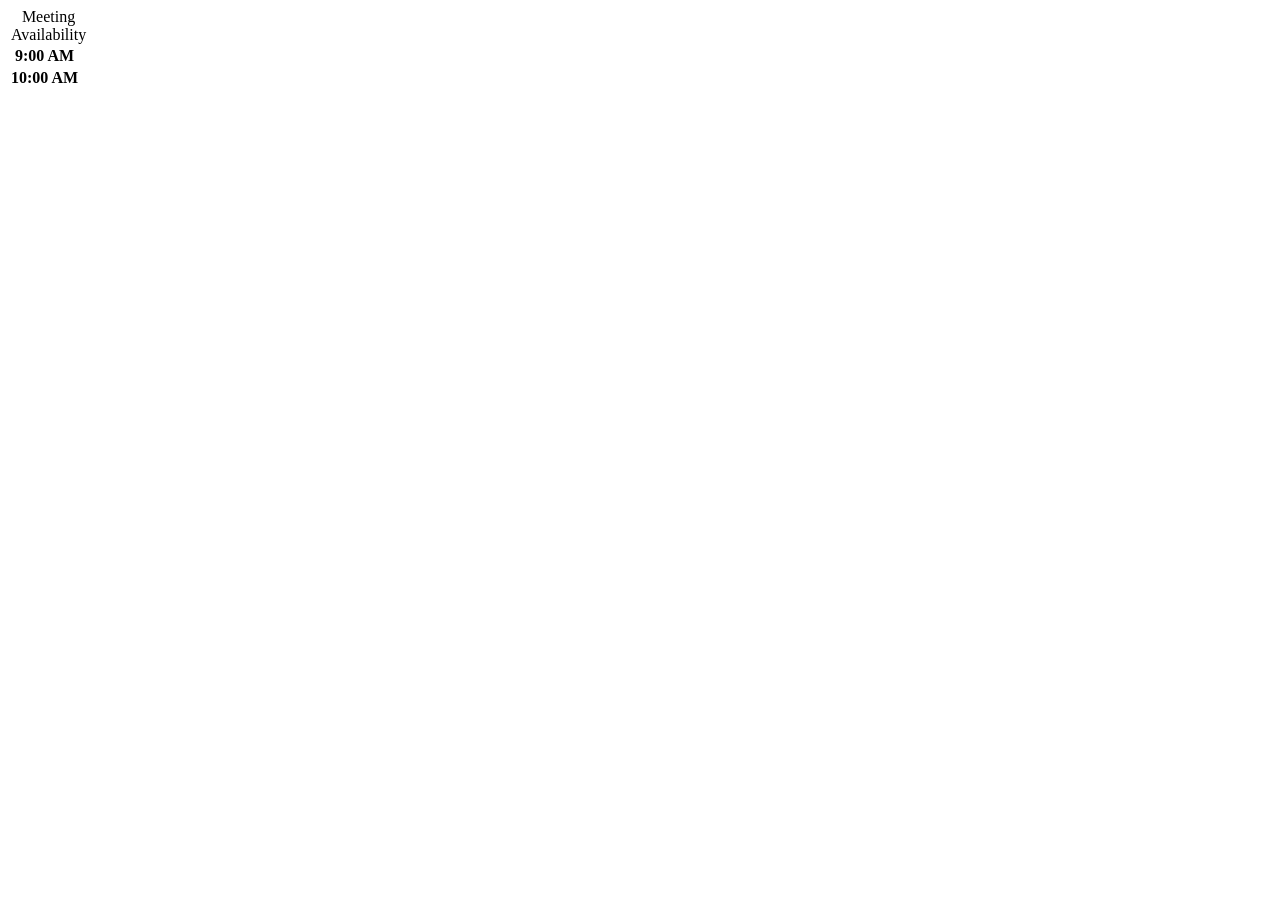
==== index8.html @ 621e45d5 "Add Meeting Availability HTML and CSS files" ====
<!DOCTYPE html>
<html lang="en">
<head>
    <meta charset="UTF-8">
    <meta name="viewport" content="width=device-width, initial-scale=1.0">
    <title>Meeting Availability</title>
    <link rel="stylesheet" href="styles8.css">
</head>
<body>
    
<table>
    <caption>Meeting Availability</caption>
    <thead>
        <tr class="half">
            <th scope="row" class="time">9:00 AM</th>
             <td scope="available-0" aria-label="0 available"></td>
             <td class="available-1" aria-label="1 available"></td>
          </tr>    
   
        <tr class="sharp">
            <th scope="row" class="time">10:00 AM</th>
            <td class="available-2" aria-label="2 available"></td>
            <td class="available-3" aria-label="3 available"></td>
        </tr>
    </tbody>
</table>

</body>
</html>
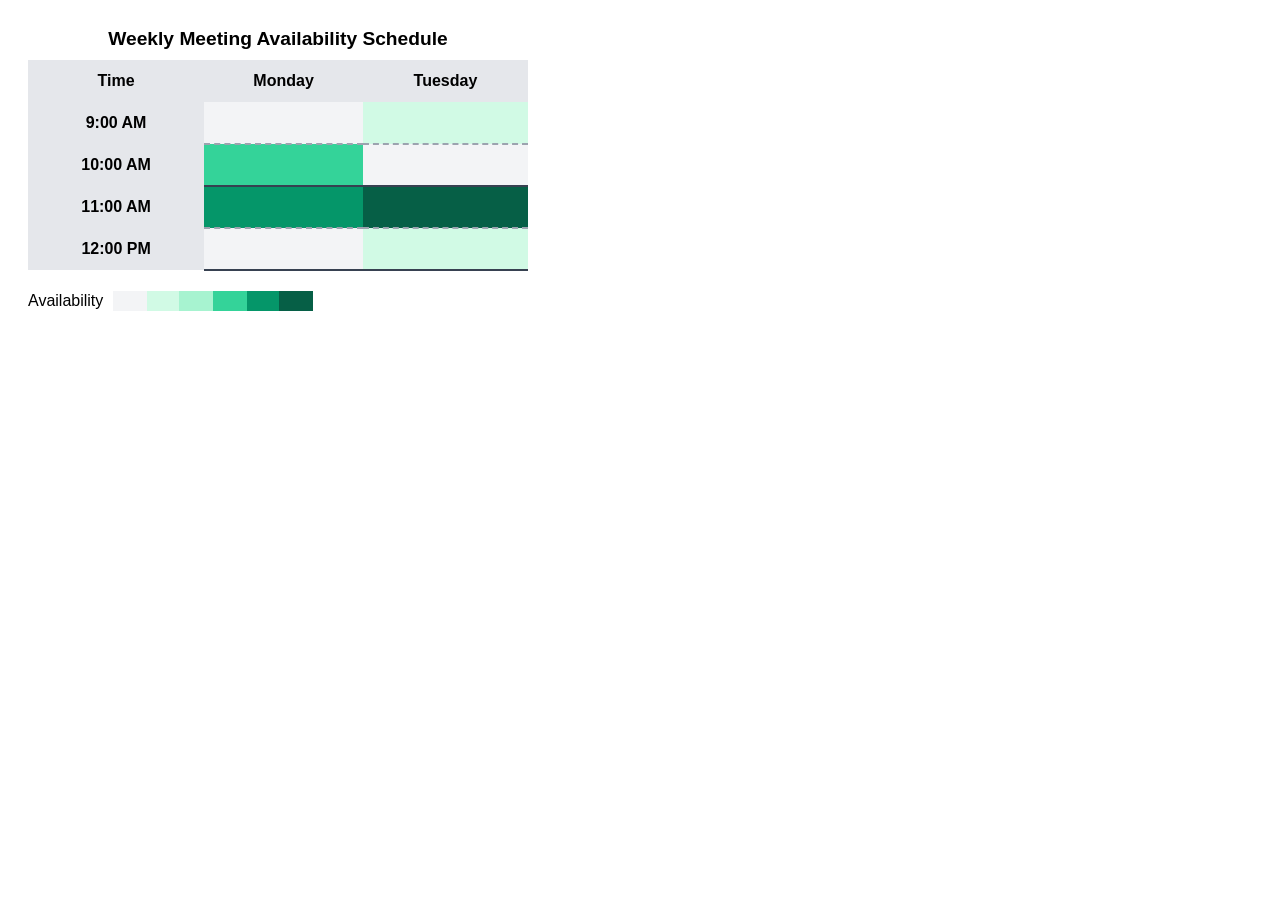
==== commit 43cce6c2: "Update Meeting Availability table and add CSS styles for availability indicators" ====
--- a/index8.html
+++ b/index8.html
@@ -9,21 +9,41 @@
 <body>
     
 <table>
-    <caption>Meeting Availability</caption>
+    <caption>Weekly Meeting Availability Schedule</caption>
     <thead>
+        <tr class="sharp">
+            <th scope="col">Time</th>
+             <th scope="col">Monday</th>
+             <th scope="col">Tuesday</th>
+          </tr>    
+         </thead>  
+         <tbody>
+         <tr class="half">
+            <th scope="row" class="time">9:00 AM</th>
+            <td class="available-0" aria-label="0 available"></td>
+            <td class="available-1" aria-label="1 available"></td>
+         </tr> 
+         <tr class="sharp">
+            <th scope="row" class="time">10:00 AM</th>
+            <td class="available-3" aria-label="3 available"></td>
+            <td class="available-0" aria-label="0 available"></td>
+         </tr>
         <tr class="half">
-            <th scope="row" class="time">9:00 AM</th>
-             <td scope="available-0" aria-label="0 available"></td>
-             <td class="available-1" aria-label="1 available"></td>
-          </tr>    
-   
-        <tr class="sharp">
-            <th scope="row" class="time">10:00 AM</th>
-            <td class="available-2" aria-label="2 available"></td>
-            <td class="available-3" aria-label="3 available"></td>
-        </tr>
-    </tbody>
-</table>
-
+            <th scope="row" class="time">11:00 AM</th>
+            <td class="available-4" aria-label="4 available"></td>
+            <td class="available-5" aria-label="5+ available"></td>
+         </tr> 
+         <tr class="sharp">
+            <th scope="row" class="time">12:00 PM</th>
+            <td class="available-0" aria-label="0 available"></td>
+            <td class="available-1" aria-label="1 available"></td>
+         </tr>
+         </tbody>
+         </table>
+         
+         <div id="legend">
+            <span>Availability</span>
+            <div id="legend-gradient"></div>
+         </div>
 </body>
 </html>
--- a/styles8.css
+++ b/styles8.css
@@ -0,0 +1,74 @@
+:root {
+    --color0: #f3f4f6;
+    --color1: #d1fae5;
+    --color2: #a7f3d0;
+    --color3: #34d399;
+    --color4: #059669;
+    --color5: #065f46;
+
+    --solid-border: 2px solid #374151;
+    --dashed-border: 2px dashed #9ca3af;
+}
+
+.available-0 {background-color: var(--color0);}
+.available-1 {background-color: var(--color1);}
+.available-2 {background-color: var(--color2);}
+.available-3 {background-color: var(--color3);}
+.available-4 {background-color: var(--color4);}
+.available-5 {background-color: var(--color5);}
+
+.sharp td {
+    border-bottom: var(--solid-border);
+}
+
+.half td { border-bottom: var(--dashed-border); }
+
+
+body {
+    font-family: Arial, sans-serif;
+    padding: 20px;
+}
+
+table {
+    border-collapse: collapse;
+    width: 100%;
+    margin-bottom: 20px;
+    max-width: 500px; 
+}
+
+th, td {
+    text-align: center;
+    padding: 12px;
+}
+
+th {
+    background-color: #e5e7eb;
+
+}
+
+caption {
+    font-weight: bold;
+    font-size: 1.2rem;
+    margin-bottom: 10px;
+}
+
+#legend {
+    display: flex;
+    align-items: center;
+    gap: 10px;
+}
+
+#legend-gradient {
+    width: 200px;
+    height: 20px;
+    display: inline-block;
+    background-image: linear-gradient(
+        to right,
+        var(--color0) 0% 17%,
+        var(--color1) 17% 33%,
+        var(--color2) 33% 50%,
+        var(--color3) 50% 67%,
+        var(--color4) 67% 83%,
+        var(--color5) 83% 100%
+    );
+}
